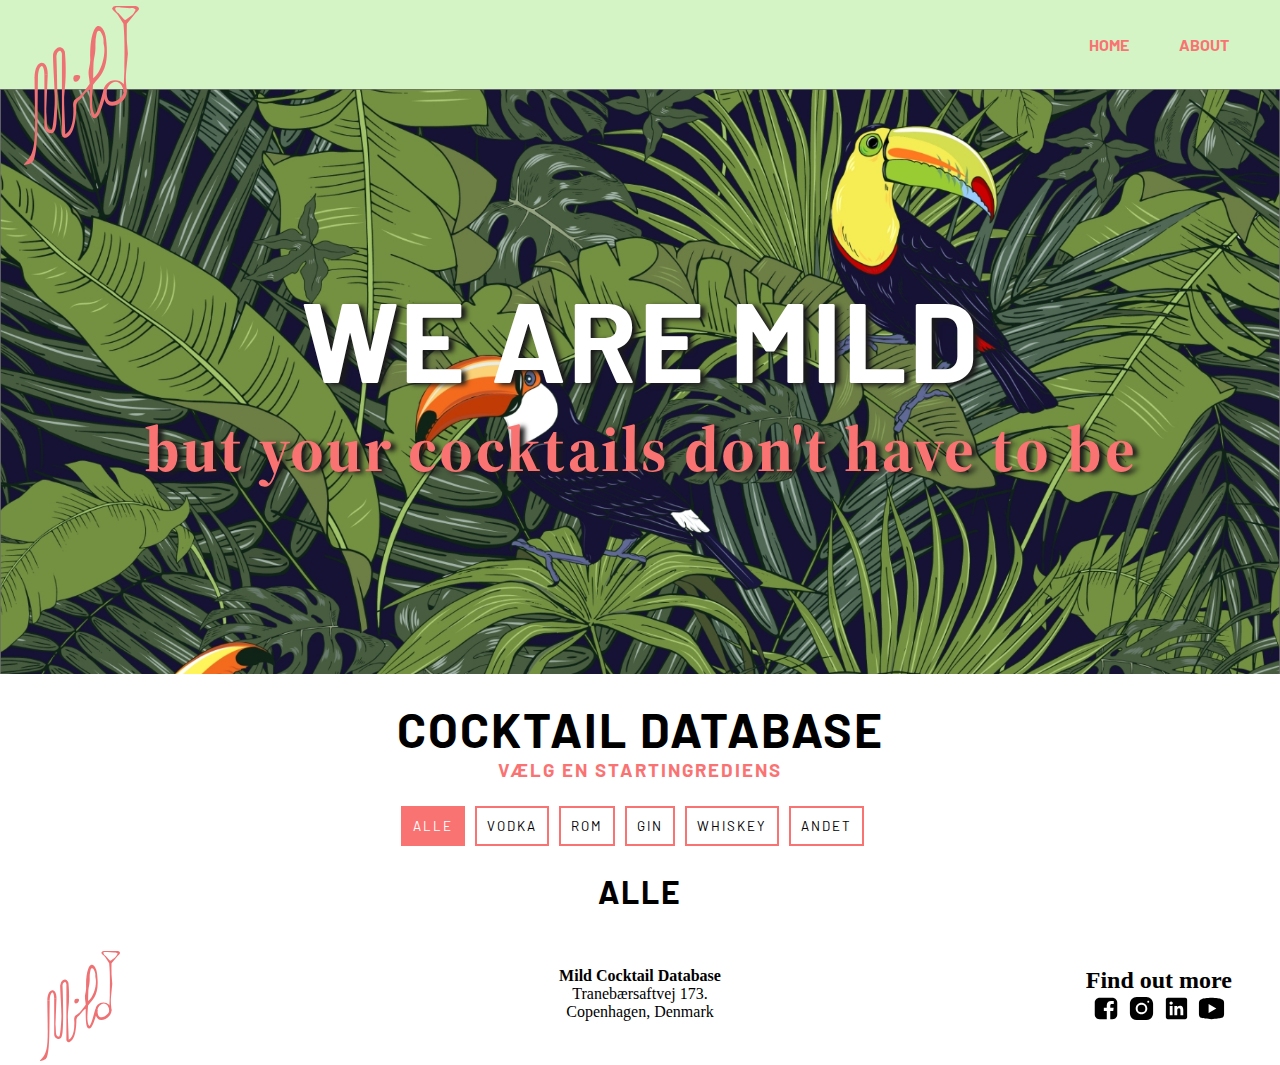
==== index.html @ 81165a1a "footer2" ====
<!DOCTYPE html>
<html lang="en">

<head>
    <meta charset="UTF-8">
    <meta http-equiv="X-UA-Compatible" content="IE=edge">
    <meta name="viewport" content="width=device-width, initial-scale=1.0">
    <link rel="stylesheet" href="style.css">
    <link rel="preconnect" href="https://fonts.googleapis.com">
    <link rel="preconnect" href="https://fonts.gstatic.com" crossorigin>
    <link href="https://fonts.googleapis.com/css2?family=Barlow&family=Source+Serif+Pro&display=swap" rel="stylesheet">
    <link href="https://fonts.googleapis.com/css2?family=Barlow:wght@600&display=swap" rel="stylesheet">
    <title>MILD: Your Drink Database</title>

    <style>
        img {
            max-width: 300px;
        }

        p {
            font-family: source serif pro;
            line-height: 1.3;
            padding-left: 2%;
            padding-right: 2%;
        }

        h1,
        h2,
        h3 {
            font-family: barlow;
            letter-spacing: 2px;
            text-transform: uppercase;

        }

        .h1 {
            text-align: center;
            padding-bottom: 2%;
            background-color: white;
            font-size: 2rem;
        }

        h1 {
            font-size: 3rem;
        }

        #overskriftdata h1 {
            padding-top: 2%;
        }

        #overskriftdata {
            text-align: center;
            background-color: white;
        }

        #overskriftdata h3 {
            color: rgb(250, 115, 115);
        }

        @media (min-width: 600px) {

            main {
                display: grid;
                grid-template-columns: 1fr 1fr 1fr;
            }
        }

        .grid:hover {
            border: 4px rgb(250, 115, 115);
            color: rgb(250, 115, 115);
            cursor: pointer;
        }

        .grid {
            margin: 1.5rem;
            padding: 2%;
            background-color: white;
        }

        .grid h3 {
            margin-top: 3%;
            margin-bottom: 2%;
            text-align: center;
            text-transform: uppercase;
        }

        .grid p {
            text-align: center;
        }

        main {
            background: -webkit-linear-gradient(to top, rgb(250, 115, 115), #C6FFDD);
            background: linear-gradient(to top, rgb(250, 115, 115), #C6FFDD);
            /* background-image: url(/leaf.png); */
        }

        .image {
            background-color: rgb(244, 221, 144);
        }

        .image img {
            background-color: rgb(244, 221, 144);
            width: 100%;
            object-fit: cover;
            display: block;
            margin-left: auto;
            margin-right: auto;
        }

        #splash {
            display: grid;
            height: 65vh;
            width: 100%;
            background-image: url(fugle.jpg);
            background-size: cover;
            background-repeat: no-repeat;
            place-items: center;
            text-align: center;
            text-shadow: 5px 2px 5px #1b1b1b;
        }

        #splash h2 {
            font-size: 4rem;
            color: white;
            font-weight: bolder;
        }

        #splash h3 {
            font-size: 1.3rem;
            color: rgb(250, 115, 115);
            font-family: source serif pro;
            text-transform: lowercase;
        }

        @media (min-width: 650px) {
            #splash h2 {
                font-size: 5rem;
            }

            #splash h3 {
                font-size: 3rem;
            }
        }

        @media (min-width: 1000px) {
            #splash h2 {
                font-size: 7rem;
            }

            #splash h3 {
                font-size: 4rem;
            }
        }

        .filternav {
            display: flex;
            flex-direction: column;
            justify-content: center;
            gap: 10px;
            background-color: white;
        }

        @media (min-width: 600px) {

            .filternav {
                flex-direction: row;
            }
        }

        button {
            font-family: barlow;
            letter-spacing: 2px;
            text-transform: uppercase;
            padding: 10px;
            margin-top: 2%;
            margin-bottom: 2%;
            border-radius: 0;
            border-style: solid;
            border: 1%;
            background-color: white;
            border-color: rgb(250, 115, 115);
            text-decoration: rgb(250, 115, 115);
        }

        button:hover {
            background-color: rgb(250, 115, 115);
            color: white;
        }

        .valgt {
            background-color: rgb(250, 115, 115);
            color: white;
        }
    </style>
</head>


<body>
    <header class="navbar">
        <a href="index.html">
            <img src="logo_mild_roed.svg" class="logo" alt="logo" />
        </a>
        <nav class="nav">
            <ul class="menu">
                <li class="nav-item"> <a href="index.html">HOME</a></li>
                <li class="nav-item"> <a href="about.html">ABOUT</a></li>

            </ul>

            <div class="hamburger">
                <span class="bar"></span>
                <span class="bar"></span>
                <span class="bar"></span>
            </div>
        </nav>
    </header>

    <section id="splash">
        <div class="section_wrapper">
            <h2>WE ARE MILD</h2>
            <h3>but your cocktails don't have to be</h3>
        </div>
    </section>

    <section id="overskriftdata">
        <h1>cocktail database</h1>
        <h3>vælg en startingrediens</h3>
    </section>

    <nav class="filternav">
        <button class="filter valgt" data-kategori="alle">Alle</button>
        <button class="filter" data-kategori="vodka">Vodka</button>
        <button class="filter" data-kategori="rom">Rom</button>
        <button class="filter" data-kategori="gin">Gin</button>
        <button class="filter" data-kategori="whiskey">Whiskey</button>
        <button class="filter" data-kategori="Andet">Andet</button>

    </nav>

    <h1 class="h1">Alle</h1>

    <main></main>
    <section>
        <template>
            <article class="grid">
                <div class="image"><img src="" alt=""></div>

                <h3></h3>
                <p class="kort"></p>



            </article>
        </template>
    </section>

    <footer>
    
        <div class="footlogo">
            <a href="index.html">
                <img src="logo_mild_roed.svg" class="logo2" alt="logo2" />
            </a>
        </div>
    
        <div class="footertext">
            <h4 class="footer1">Mild Cocktail Database</h4>
            <h5">Tranebærsaftvej 173.</h5>
                <h5 class="footer2">Copenhagen, Denmark</h5>
        </div>
    
        <div class="partthree">
            <h4>Find out more</h4>
    
            <a href="https://www.facebook.com/kea.dk">
                <img class="fejs" src="fjsbk.svg" alt="fb"></a>
    
            <a href="https://www.instagram.com/keacph/?hl=da">
                <img src="instgrm.svg" alt="insta"></a>
    
            <a href="https://www.linkedin.com/school/kea-k-benhavns-erhvervsakademi/">
                <img src="lnkdin.svg" alt="linked"></a>
    
            <a href="https://www.youtube.com/c/KEAkanal">
                <img src="yutub.svg" alt="yutub"></a>
        </div>


    <script>

        document.addEventListener("DOMContentLoaded", hentData);

        const url = "https://mildcocktails-71e4.restdb.io/rest/drinks";
        const options = {
            headers: {
                'x-apikey': "620f694434fd6215658587b5"
            }
        }

        const beholder = document.querySelector("main");
        const template = document.querySelector("template");

        let andet = "andet";
        let filter = "alle";
        let drinks;


        async function hentData() {
            const respons = await fetch(url, options);
            drinks = await respons.json();
            console.log(drinks);
            visJson(drinks);
            addEventListenersToButtons();

            const filterKnapper = document.querySelectorAll("nav button");
            filterKnapper.forEach(knap => knap.addEventListener("click", filtrerDrinks));
        }


        function visJson(x) {
            beholder.textContent = "";
            x.forEach(drik => {
                if (drik.ingredienser.toLowerCase().includes(filter) || filter == "alle" || drik.kategori.includes(filter)) {
                    const klon = template.cloneNode(true).content;
                    klon.querySelector("h3").textContent = drik.navn;
                    console.log(drik.navn);
                    // klon.querySelector(".kort").textContent = drik.beskrivelse;
                    klon.querySelector("img").src = "billeder/" + drik.billede;
                    klon.querySelector(".grid").addEventListener("click", () => visDetaljer(drik));
                    beholder.appendChild(klon);
                }
            })

        }

        hentData(url);



        function addEventListenersToButtons() {
            document.querySelectorAll(".filter").forEach(elm => {
                elm.addEventListener("click", filtrering);
            })
        }
        function filtrering() {
            filter = this.dataset.kategori;
            document.querySelector(".h1").textContent = this.textContent;
            document.querySelectorAll(".filter").forEach(elm => {
                elm.classList.remove("valgt");
            })
            this.classList.add("valgt");
            visJson();
        }

        function filtrerDrinks() {
            filter = this.dataset.kategori;

            visJson(drinks);
        }

        function visDetaljer(drik) {
            location.href = `detalje.html?id=${drik._id}`;
        }



    </script>
    <script src="java.js"></script>
</body>

</html>

<body>

</body>

</html>
---- style.css ----
* {
  margin: 0;
  padding: 0;
  box-sizing: border-box;
}

img {
  width: 100%;
}

/* _________HEADER & BURGER MENU__________________ */

.navbar {
  /* height: 12%; */
  display: flex;
  align-items: center;
  /* padding: 0.5rem; */
  background-color: rgb(212, 244, 197);
  box-shadow: 0 2px 4px 0 rgba(0, 0, 0, 0.2);
  font-family: barlow;
  padding: 1rem;
}

.logo {
  width: 60px;
  cursor: pointer;
  margin-block: 0.2rem;
  margin-left: 1rem;
}

nav {
  flex: 1;
  text-align: right;
  margin-right: 1rem;
}

nav ul li {
  list-style: none;
  display: inline-block;
  margin-left: 50px;
}

nav ul li a {
  text-decoration: none;
  color: rgb(250, 115, 115);
  margin-block: 1rem;
  font-family: barlow;
  font-weight: bold;
}

ul li a:hover {
  /* color: grey; */
  color: black;
}

.hamburger {
  display: none;
}

.bar {
  display: block;
  width: 25px;
  height: 3px;
  margin: 5px auto;
  -webkit-transition: all 0.3s ease-in-out;
  transition: all 0.3s ease-in-out;
  background-color: red;
}

@media (min-width: 650px){
.logo{
  position:absolute;
  width: 9%;
  top: 0.2rem;
  left: 0.5rem;
}}

/* burgermenu center og under hinanden */
.menu {
  display: flex;
  /* justify-content: space-between; */
  /* align-items: right; */
  float: right;
}

.nav-logo {
  font-size: 2.1rem;
  font-weight: 500;
  color: #482ff7;
}

/* -------media------ */

@media (min-width: 650px){
  .navbar {
    padding: 2.2rem;
  }
  }

@media only screen and (max-width: 768px) {
  /* Burgermenuen, farve, placering */
  .menu {
    position: fixed;
    left: -100%;
    top: 6rem;
    flex-direction: column;
    background-color: rgb(250, 204, 120);
    width: 100%;
    text-align: center;
    transition: 0.3s;
    box-shadow: 0 10px 27px rgba(0, 0, 0, 0.05);
    font-size: 2rem;
    z-index: 500;
  }

  nav ul li a {
    color: rgb(255, 89, 89);
  }

  li:hover {
    transform: scale(1.1);
  }

  /* Placering af menu når man åbner burgermenu */
  .menu.active {
    left: 0;
  }

  /* Margin imellem tekst i åben burgermenu */
  .nav-item {
    margin: 2rem 0;
  }

  /* Viser de tre streger og at man kan trykke på dem */
  .hamburger {
    display: block;
    cursor: pointer;
    float: right;
    /* background-color: rgb(181, 181, 181); */
    padding-inline: 0.5rem;
    padding-block: 0.2rem;
    border-radius: 5px;
  }

  /* Transition af de tre streger til et kryds */
  /* nth-child snkkker til rækkefølgen på bar class og gør at den midterste kan forsvinde */
  .hamburger.active .bar:nth-child(2) {
    opacity: 0;
  }

  .hamburger.active .bar:nth-child(1) {
    transform: translateY(8px) rotate(45deg);
  }

  .hamburger.active .bar:nth-child(3) {
    transform: translateY(-8px) rotate(-45deg);
  }
}

/* @media (max-width: 600px) {
  .logo {
    width: 40px;
  }
} */

/* _____________FOOTER____________________ */

.logo2 {
  width: 80px;
  cursor: pointer;
  margin-top: 1rem;
  margin-left: 2.5rem;
  margin-bottom: 0.5;
}

footer {
  /* background-color: white;
  display: flex;
  align-items: center; */
  display: grid;
  grid-template-columns: 1fr 1fr 1fr;
}

.footertext {
  margin: 0 auto;
  padding-top: 2rem;
  text-align: center;
}

.footer1,
.footer2 {
}

.footer2 {
  font-weight: normal;
  font-size: 1rem;
  padding-bottom: 0.5rem;
}

.partthree {
  justify-self: right;
  padding-right: 3rem;
  text-align: center;
  font-size: 1.5rem;
  color: rgb(0, 0, 0);
  font-family: "Merriweather", serif;
  padding-top: 2rem;
}

.partthree img {
  width: 20%;
  height: auto;
}

.partthree img:hover {
  opacity: 0.8;
  cursor: pointer;
}

@media (max-width: 600px) {
  .footlogo {
    text-align: center;
  }

  .logo2 {
    margin: 0;
    padding-top: 1rem;
  }

  footer {
    display: block;
  }

  .footer2 {
    padding-bottom: 1rem;
    margin-inline: 0;
  }

  .footer1,
  .footer2 {
    font-size: 0.7rem;
  }

  .partthree {
    justify-self: center;
    text-align: center;
    font-size: 1rem;
    padding-top: 0.7rem;
    padding-bottom: 1.5rem;
    padding-right: 0;
  }

  .partthree img {
    width: 7%;
    height: auto;
    padding-top: 0.1rem;
    padding-inline: 0.1rem;
  }
}
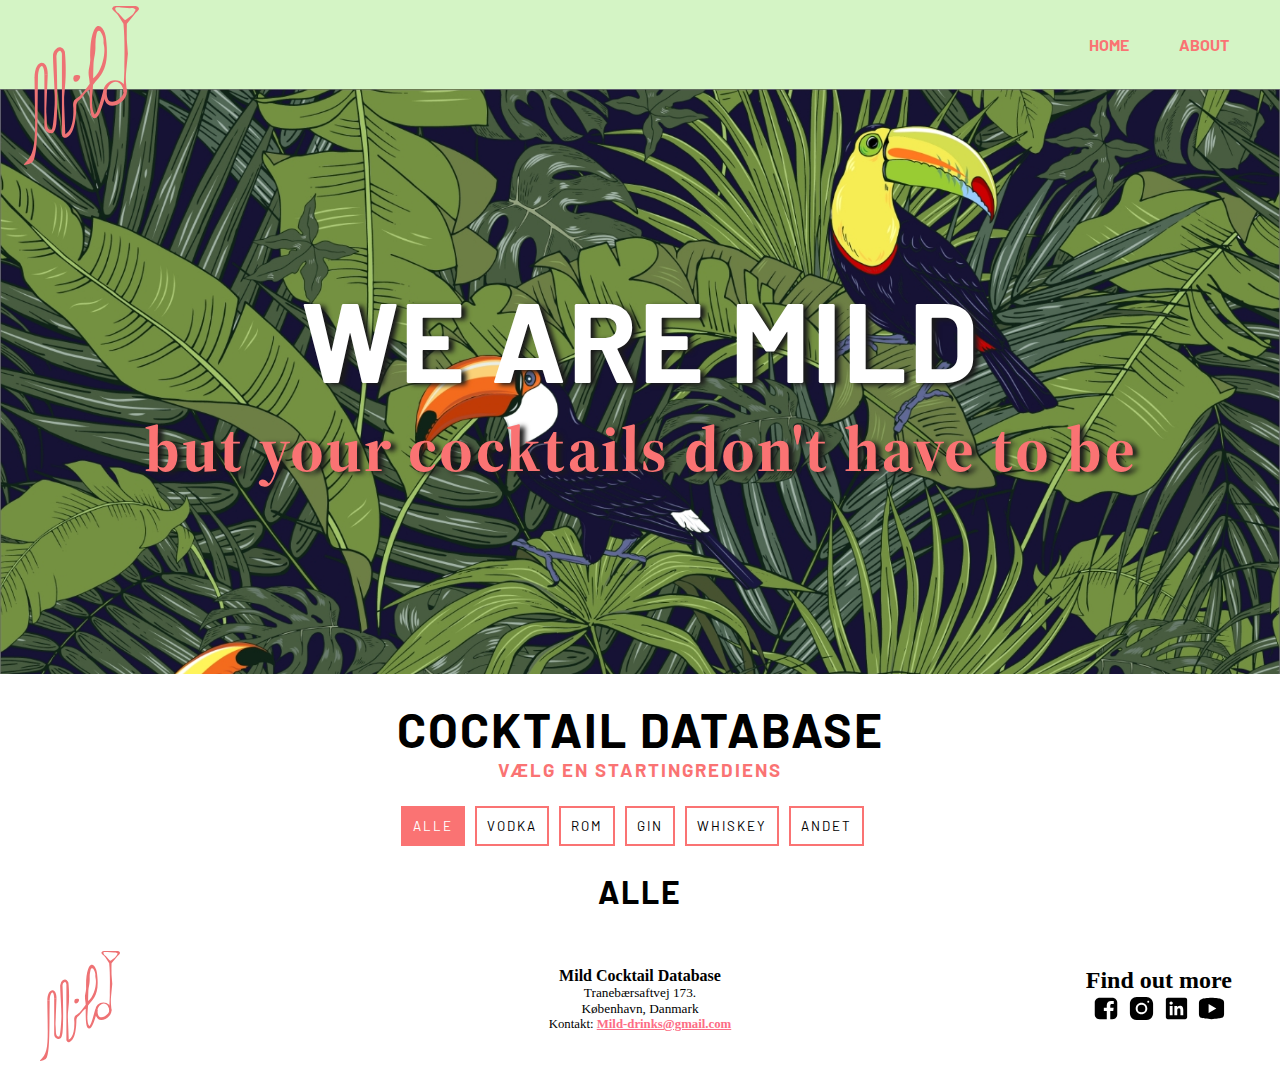
==== commit 34ee3b18: "footer update" ====
--- a/index.html
+++ b/index.html
@@ -254,36 +254,39 @@
         </template>
     </section>
 
-    <footer>
-    
-        <div class="footlogo">
-            <a href="index.html">
-                <img src="logo_mild_roed.svg" class="logo2" alt="logo2" />
-            </a>
-        </div>
-    
-        <div class="footertext">
-            <h4 class="footer1">Mild Cocktail Database</h4>
-            <h5">Tranebærsaftvej 173.</h5>
-                <h5 class="footer2">Copenhagen, Denmark</h5>
-        </div>
-    
-        <div class="partthree">
-            <h4>Find out more</h4>
-    
-            <a href="https://www.facebook.com/kea.dk">
-                <img class="fejs" src="fjsbk.svg" alt="fb"></a>
-    
-            <a href="https://www.instagram.com/keacph/?hl=da">
-                <img src="instgrm.svg" alt="insta"></a>
-    
-            <a href="https://www.linkedin.com/school/kea-k-benhavns-erhvervsakademi/">
-                <img src="lnkdin.svg" alt="linked"></a>
-    
-            <a href="https://www.youtube.com/c/KEAkanal">
-                <img src="yutub.svg" alt="yutub"></a>
-        </div>
-
+<footer>
+
+    <div class="footlogo">
+        <a href="index.html">
+            <img src="logo_mild_roed.svg" class="logo2" alt="logo2" />
+        </a>
+    </div>
+
+    <div class="footertext">
+        <h4 class="footer1">Mild Cocktail Database</h4>
+        <h5>Tranebærsaftvej 173.</h5>
+        <h5>København, Danmark</h5>
+        <h6 class="footer2">Kontakt: <a class="email" href="mailto: abc@example.com">Mild-drinks@gmail.com</a></h6>
+    </div>
+
+    <div class="partthree">
+        <h4>Find out more</h4>
+
+        <a href="https://www.facebook.com/kea.dk">
+            <img class="fejs" src="fjsbk.svg" alt="fb"></a>
+
+        <a href="https://www.instagram.com/keacph/?hl=da">
+            <img src="instgrm.svg" alt="insta"></a>
+
+        <a href="https://www.linkedin.com/school/kea-k-benhavns-erhvervsakademi/">
+            <img src="lnkdin.svg" alt="linked"></a>
+
+        <a href="https://www.youtube.com/c/KEAkanal">
+            <img src="yutub.svg" alt="yutub"></a>
+    </div>
+
+
+</footer>
 
     <script>
 
@@ -367,10 +370,4 @@
     <script src="java.js"></script>
 </body>
 
-</html>
-
-<body>
-
-</body>
-
 </html>--- a/style.css
+++ b/style.css
@@ -67,13 +67,14 @@
   background-color: red;
 }
 
-@media (min-width: 650px){
-.logo{
-  position:absolute;
-  width: 9%;
-  top: 0.2rem;
-  left: 0.5rem;
-}}
+@media (min-width: 650px) {
+  .logo {
+    position: absolute;
+    width: 9%;
+    top: 0.2rem;
+    left: 0.5rem;
+  }
+}
 
 /* burgermenu center og under hinanden */
 .menu {
@@ -91,11 +92,11 @@
 
 /* -------media------ */
 
-@media (min-width: 650px){
+@media (min-width: 650px) {
   .navbar {
     padding: 2.2rem;
   }
-  }
+}
 
 @media only screen and (max-width: 768px) {
   /* Burgermenuen, farve, placering */
@@ -187,14 +188,18 @@
   text-align: center;
 }
 
-.footer1,
-.footer2 {
+footer h6 {
+  font-size: 1rem;
 }
 
 .footer2 {
   font-weight: normal;
-  font-size: 1rem;
-  padding-bottom: 0.5rem;
+  font-size: 0.8rem;
+}
+
+footer h6 a {
+  color: rgb(253, 109, 133);
+  font-weight: bold;
 }
 
 .partthree {
@@ -212,6 +217,10 @@
   height: auto;
 }
 
+footer h5 {
+  font-weight: normal;
+}
+
 .partthree img:hover {
   opacity: 0.8;
   cursor: pointer;
@@ -232,13 +241,16 @@
   }
 
   .footer2 {
-    padding-bottom: 1rem;
     margin-inline: 0;
   }
 
   .footer1,
   .footer2 {
-    font-size: 0.7rem;
+    font-size: 0.9rem;
+  }
+
+  footer h5 {
+    font-size: 0.9rem;
   }
 
   .partthree {
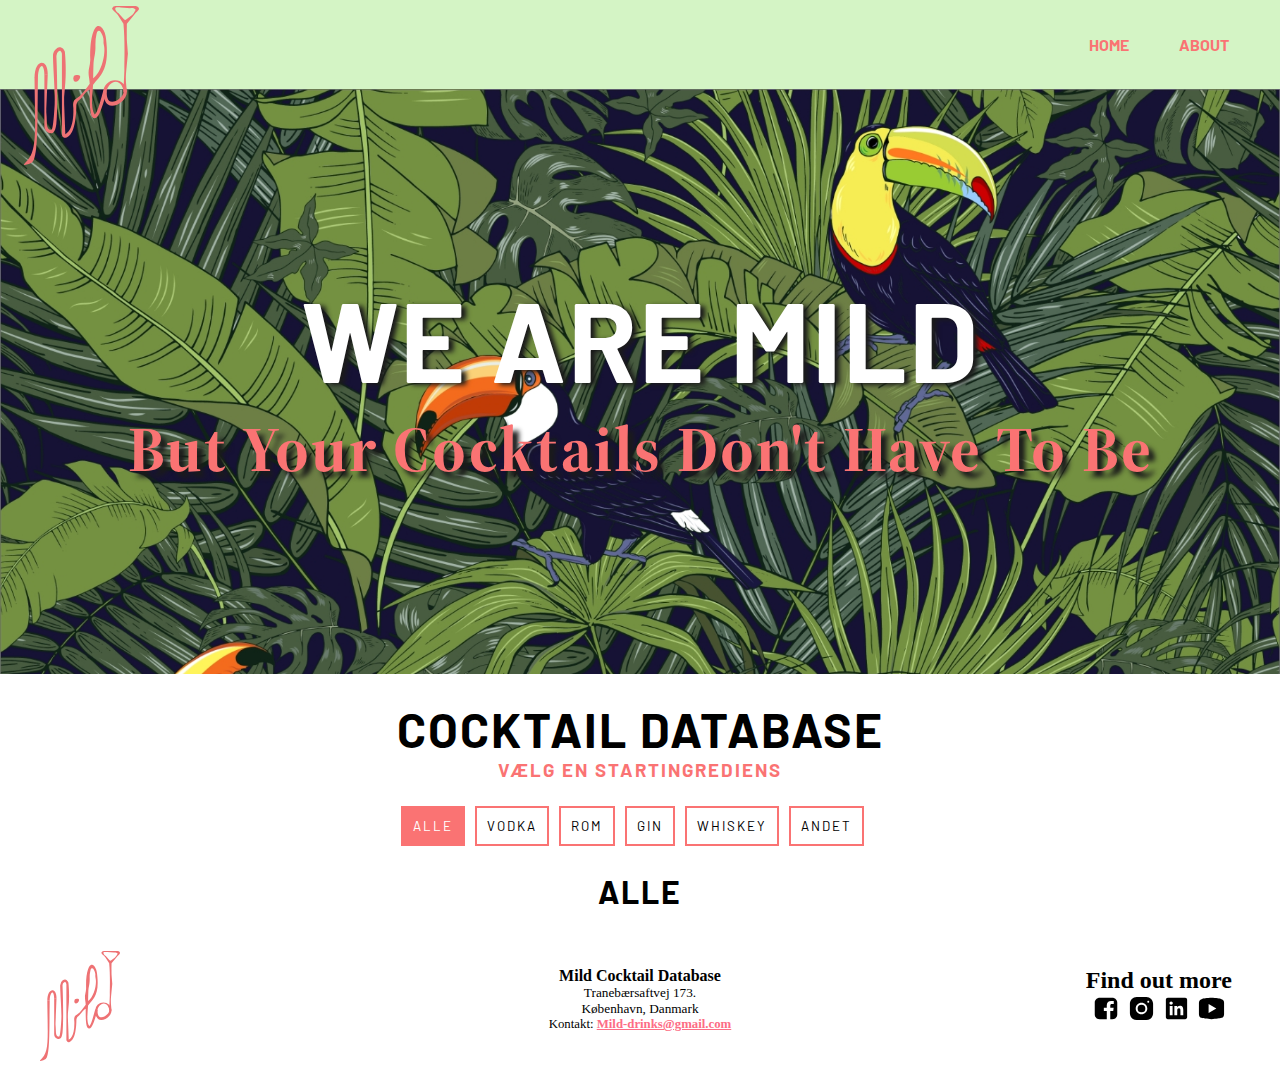
==== commit 5b7a5063: "h3" ====
--- a/index.html
+++ b/index.html
@@ -126,11 +126,16 @@
         }
 
         #splash h3 {
-            font-size: 1.3rem;
+            font-size: 2rem;
             color: rgb(250, 115, 115);
             font-family: source serif pro;
-            text-transform: lowercase;
-        }
+            text-transform:capitalize;
+            padding-inline: 1rem;
+            text-shadow: 6px 6px 5px #1b1b1b;
+            
+
+        }
+        
 
         @media (min-width: 650px) {
             #splash h2 {
@@ -191,6 +196,21 @@
             background-color: rgb(250, 115, 115);
             color: white;
         }
+
+@media (max-width: 600px) {
+    
+    .filternav {
+        margin: 1rem;
+    }
+
+    #splash h3 {
+        padding-inline: 1rem;
+        font-size: 2rem;
+        text-transform: capitalize;
+    }
+
+}
+
     </style>
 </head>
 
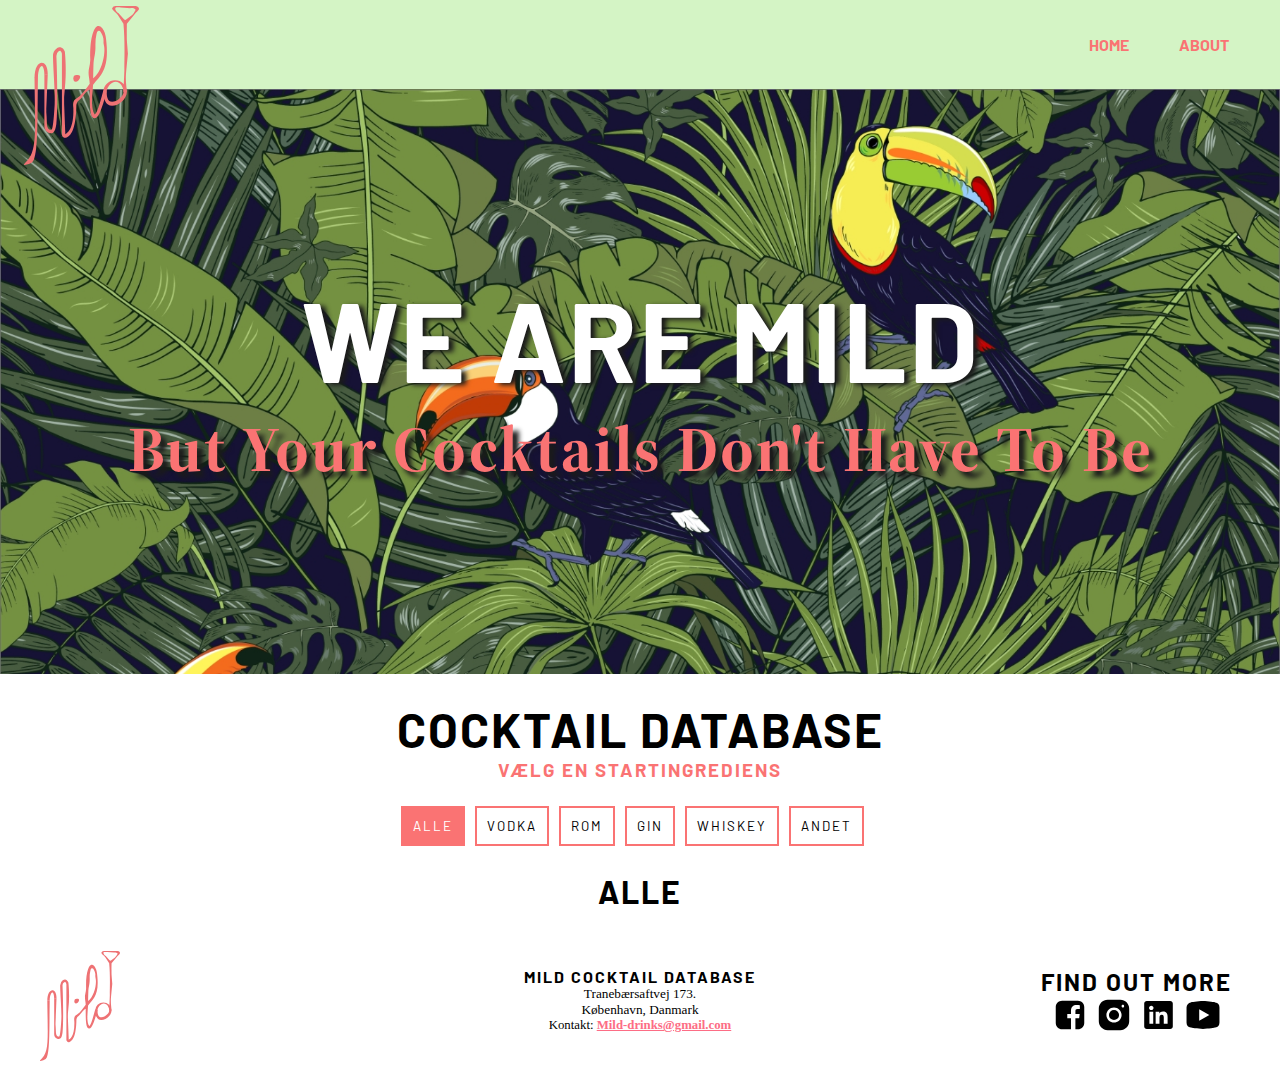
==== commit 5f2e78e3: "js-noter" ====
--- a/index.html
+++ b/index.html
@@ -17,22 +17,6 @@
             max-width: 300px;
         }
 
-        p {
-            font-family: source serif pro;
-            line-height: 1.3;
-            padding-left: 2%;
-            padding-right: 2%;
-        }
-
-        h1,
-        h2,
-        h3 {
-            font-family: barlow;
-            letter-spacing: 2px;
-            text-transform: uppercase;
-
-        }
-
         .h1 {
             text-align: center;
             padding-bottom: 2%;
@@ -129,13 +113,13 @@
             font-size: 2rem;
             color: rgb(250, 115, 115);
             font-family: source serif pro;
-            text-transform:capitalize;
+            text-transform: capitalize;
             padding-inline: 1rem;
             text-shadow: 6px 6px 5px #1b1b1b;
-            
-
-        }
-        
+
+
+        }
+
 
         @media (min-width: 650px) {
             #splash h2 {
@@ -197,20 +181,19 @@
             color: white;
         }
 
-@media (max-width: 600px) {
-    
-    .filternav {
-        margin: 1rem;
-    }
-
-    #splash h3 {
-        padding-inline: 1rem;
-        font-size: 2rem;
-        text-transform: capitalize;
-    }
-
-}
-
+        @media (max-width: 600px) {
+
+            .filternav {
+                margin: 1rem;
+            }
+
+            #splash h3 {
+                padding-inline: 1rem;
+                font-size: 2rem;
+                text-transform: capitalize;
+            }
+
+        }
     </style>
 </head>
 
@@ -274,44 +257,45 @@
         </template>
     </section>
 
-<footer>
-
-    <div class="footlogo">
-        <a href="index.html">
-            <img src="logo_mild_roed.svg" class="logo2" alt="logo2" />
-        </a>
-    </div>
-
-    <div class="footertext">
-        <h4 class="footer1">Mild Cocktail Database</h4>
-        <h5>Tranebærsaftvej 173.</h5>
-        <h5>København, Danmark</h5>
-        <h6 class="footer2">Kontakt: <a class="email" href="mailto: abc@example.com">Mild-drinks@gmail.com</a></h6>
-    </div>
-
-    <div class="partthree">
-        <h4>Find out more</h4>
-
-        <a href="https://www.facebook.com/kea.dk">
-            <img class="fejs" src="fjsbk.svg" alt="fb"></a>
-
-        <a href="https://www.instagram.com/keacph/?hl=da">
-            <img src="instgrm.svg" alt="insta"></a>
-
-        <a href="https://www.linkedin.com/school/kea-k-benhavns-erhvervsakademi/">
-            <img src="lnkdin.svg" alt="linked"></a>
-
-        <a href="https://www.youtube.com/c/KEAkanal">
-            <img src="yutub.svg" alt="yutub"></a>
-    </div>
-
-
-</footer>
+    <footer>
+
+        <div class="footlogo">
+            <a href="index.html">
+                <img src="logo_mild_roed.svg" class="logo2" alt="logo2" />
+            </a>
+        </div>
+
+        <div class="footertext">
+            <h4 class="footer1">Mild Cocktail Database</h4>
+            <h5>Tranebærsaftvej 173.</h5>
+            <h5>København, Danmark</h5>
+            <h6 class="footer2">Kontakt: <a class="email" href="mailto: abc@example.com">Mild-drinks@gmail.com</a></h6>
+        </div>
+
+        <div class="partthree">
+            <h4>Find out more</h4>
+
+            <a href="https://www.facebook.com/kea.dk">
+                <img class="fejs" src="fjsbk.svg" alt="fb"></a>
+
+            <a href="https://www.instagram.com/keacph/?hl=da">
+                <img src="instgrm.svg" alt="insta"></a>
+
+            <a href="https://www.linkedin.com/school/kea-k-benhavns-erhvervsakademi/">
+                <img src="lnkdin.svg" alt="linked"></a>
+
+            <a href="https://www.youtube.com/c/KEAkanal">
+                <img src="yutub.svg" alt="yutub"></a>
+        </div>
+
+
+    </footer>
 
     <script>
 
         document.addEventListener("DOMContentLoaded", hentData);
 
+        /* Giver adgang til data fra restdb*/
         const url = "https://mildcocktails-71e4.restdb.io/rest/drinks";
         const options = {
             headers: {
@@ -322,23 +306,27 @@
         const beholder = document.querySelector("main");
         const template = document.querySelector("template");
 
-        let andet = "andet";
         let filter = "alle";
         let drinks;
 
-
+        /* Henter data fra restdb*/
         async function hentData() {
             const respons = await fetch(url, options);
+
+            /* Laver variabel på array af drinks og logger dem*/
             drinks = await respons.json();
             console.log(drinks);
+
+            /* Starter tre funktioner: Sender drinks-data med visJson */
             visJson(drinks);
+
             addEventListenersToButtons();
 
             const filterKnapper = document.querySelectorAll("nav button");
             filterKnapper.forEach(knap => knap.addEventListener("click", filtrerDrinks));
         }
 
-
+        /* Laver en html-klon til hvert data-objekt */
         function visJson(x) {
             beholder.textContent = "";
             x.forEach(drik => {
@@ -358,12 +346,14 @@
         hentData(url);
 
 
-
+        /* Lægger eventListeners på filtreringsknapper og sender videre til filtrering */
         function addEventListenersToButtons() {
             document.querySelectorAll(".filter").forEach(elm => {
                 elm.addEventListener("click", filtrering);
             })
         }
+
+        /* Filterer indhold efter ingrediens og ændrer h1 */
         function filtrering() {
             filter = this.dataset.kategori;
             document.querySelector(".h1").textContent = this.textContent;
@@ -374,12 +364,14 @@
             visJson();
         }
 
+
         function filtrerDrinks() {
             filter = this.dataset.kategori;
 
             visJson(drinks);
         }
 
+        /* Sender til detalje.html ved klik */
         function visDetaljer(drik) {
             location.href = `detalje.html?id=${drik._id}`;
         }
--- a/style.css
+++ b/style.css
@@ -8,7 +8,21 @@
   width: 100%;
 }
 
+h1, h2, h3, h4 {
+  font-family: barlow;  
+  letter-spacing: 2px;
+  text-transform: uppercase;
+}
+
+p {
+  font-family: source serif pro;
+  line-height: 1.3;
+  padding-left: 2%;
+  padding-right: 2%;
+}
 /* _________HEADER & BURGER MENU__________________ */
+
+
 
 .navbar {
   /* height: 12%; */
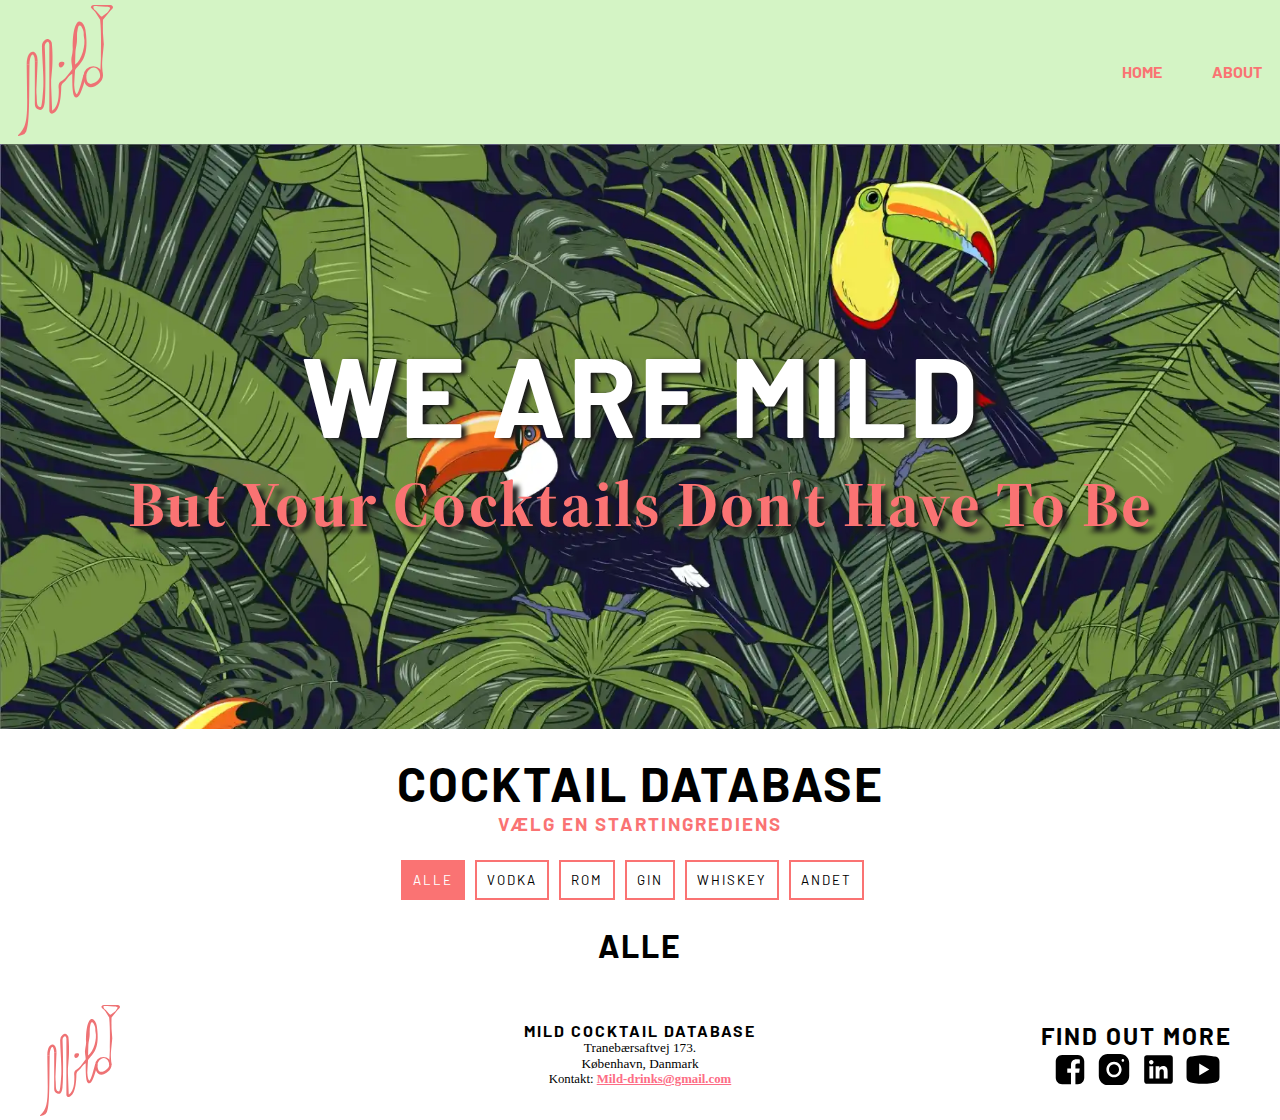
==== commit b837e13d: "webp" ====
--- a/index.html
+++ b/index.html
@@ -10,7 +10,7 @@
     <link rel="preconnect" href="https://fonts.gstatic.com" crossorigin>
     <link href="https://fonts.googleapis.com/css2?family=Barlow&family=Source+Serif+Pro&display=swap" rel="stylesheet">
     <link href="https://fonts.googleapis.com/css2?family=Barlow:wght@600&display=swap" rel="stylesheet">
-    <title>MILD: Your Drink Database</title>
+    <title>MILD: Your Cocktail Database</title>
 
     <style>
         img {
@@ -95,7 +95,7 @@
             display: grid;
             height: 65vh;
             width: 100%;
-            background-image: url(fugle.jpg);
+            background-image: url(fugle.webp);
             background-size: cover;
             background-repeat: no-repeat;
             place-items: center;
--- a/style.css
+++ b/style.css
@@ -32,7 +32,7 @@
   background-color: rgb(212, 244, 197);
   box-shadow: 0 2px 4px 0 rgba(0, 0, 0, 0.2);
   font-family: barlow;
-  padding: 1rem;
+  /* padding: 1rem; */
 }
 
 .logo {
@@ -83,10 +83,7 @@
 
 @media (min-width: 650px) {
   .logo {
-    position: absolute;
-    width: 9%;
-    top: 0.2rem;
-    left: 0.5rem;
+    width: 95px;
   }
 }
 
@@ -108,7 +105,7 @@
 
 @media (min-width: 650px) {
   .navbar {
-    padding: 2.2rem;
+    padding: 0.1rem;
   }
 }
 
@@ -189,8 +186,8 @@
 }
 
 footer {
-  /* background-color: white;
-  display: flex;
+  background-color: white;
+  /*display: flex;
   align-items: center; */
   display: grid;
   grid-template-columns: 1fr 1fr 1fr;
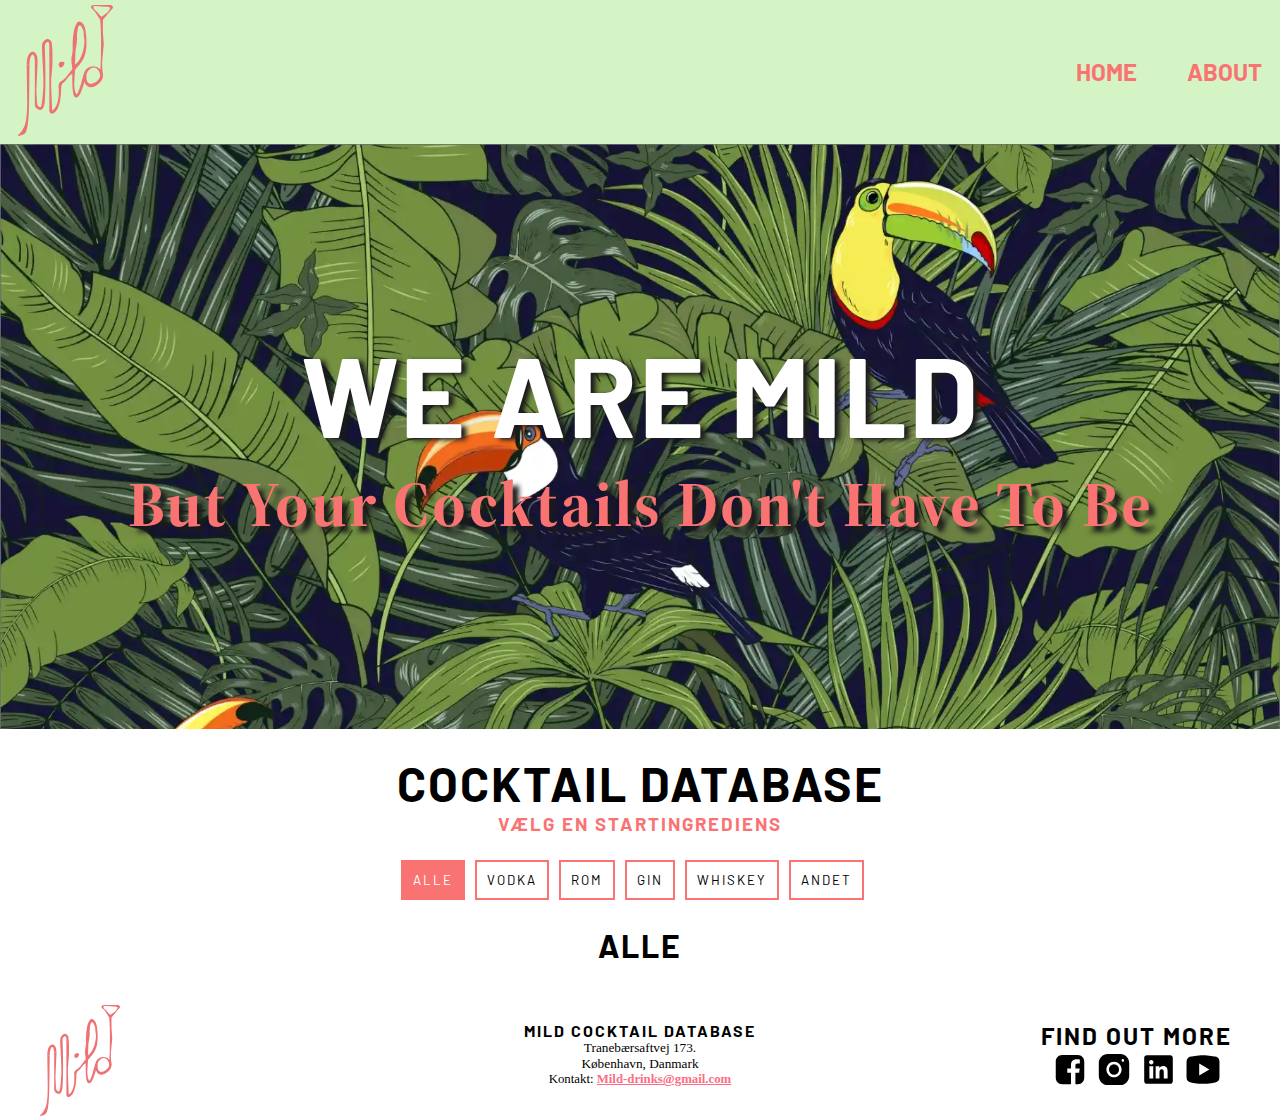
==== commit 9545d95d: "favicon" ====
--- a/index.html
+++ b/index.html
@@ -11,6 +11,7 @@
     <link href="https://fonts.googleapis.com/css2?family=Barlow&family=Source+Serif+Pro&display=swap" rel="stylesheet">
     <link href="https://fonts.googleapis.com/css2?family=Barlow:wght@600&display=swap" rel="stylesheet">
     <title>MILD: Your Cocktail Database</title>
+    <link rel="icon" type="image/x-icon" href="favicon.svg">
 
     <style>
         img {
--- a/style.css
+++ b/style.css
@@ -8,8 +8,11 @@
   width: 100%;
 }
 
-h1, h2, h3, h4 {
-  font-family: barlow;  
+h1,
+h2,
+h3,
+h4 {
+  font-family: barlow;
   letter-spacing: 2px;
   text-transform: uppercase;
 }
@@ -21,8 +24,6 @@
   padding-right: 2%;
 }
 /* _________HEADER & BURGER MENU__________________ */
-
-
 
 .navbar {
   /* height: 12%; */
@@ -52,6 +53,7 @@
   list-style: none;
   display: inline-block;
   margin-left: 50px;
+  font-size: 1.5rem;
 }
 
 nav ul li a {
@@ -78,7 +80,7 @@
   margin: 5px auto;
   -webkit-transition: all 0.3s ease-in-out;
   transition: all 0.3s ease-in-out;
-  background-color: red;
+  background-color: rgb(250, 115, 115);
 }
 
 @media (min-width: 650px) {
@@ -114,7 +116,7 @@
   .menu {
     position: fixed;
     left: -100%;
-    top: 6rem;
+    top: 5.7rem;
     flex-direction: column;
     background-color: rgb(250, 204, 120);
     width: 100%;
